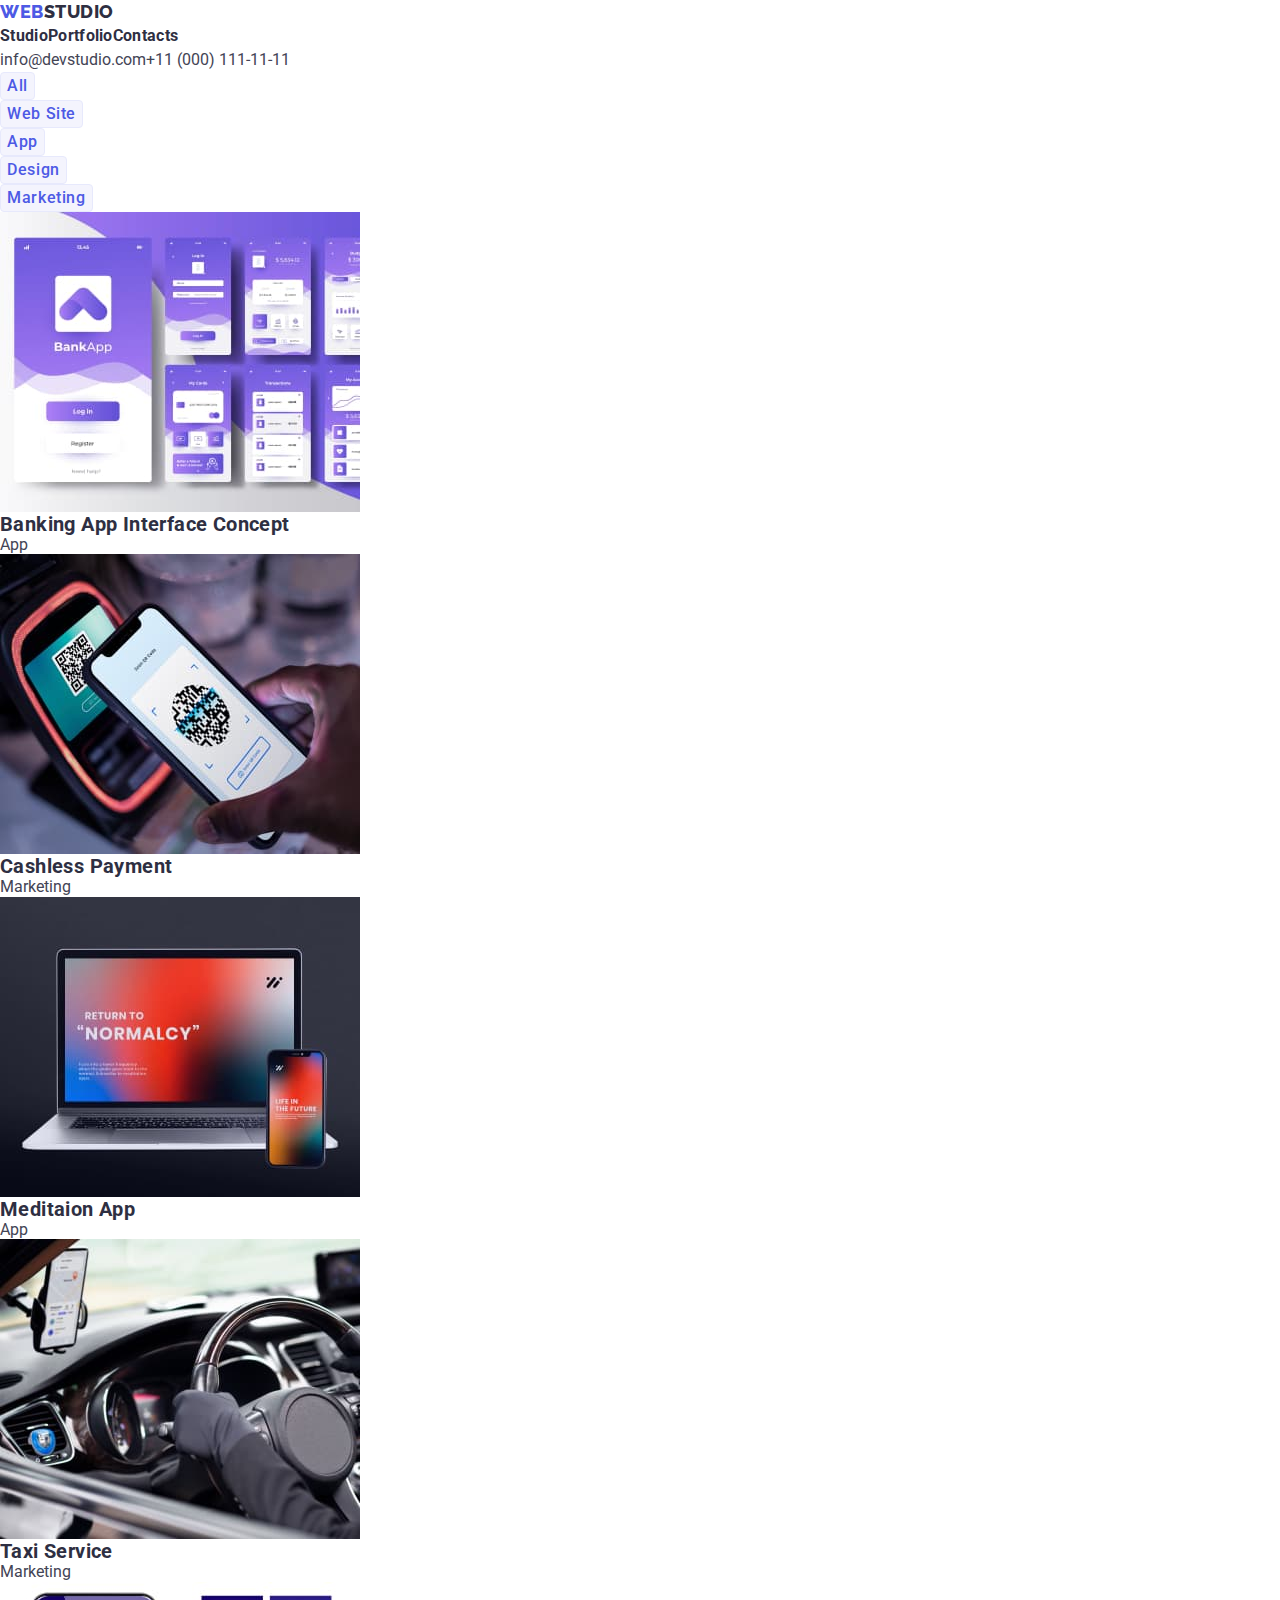
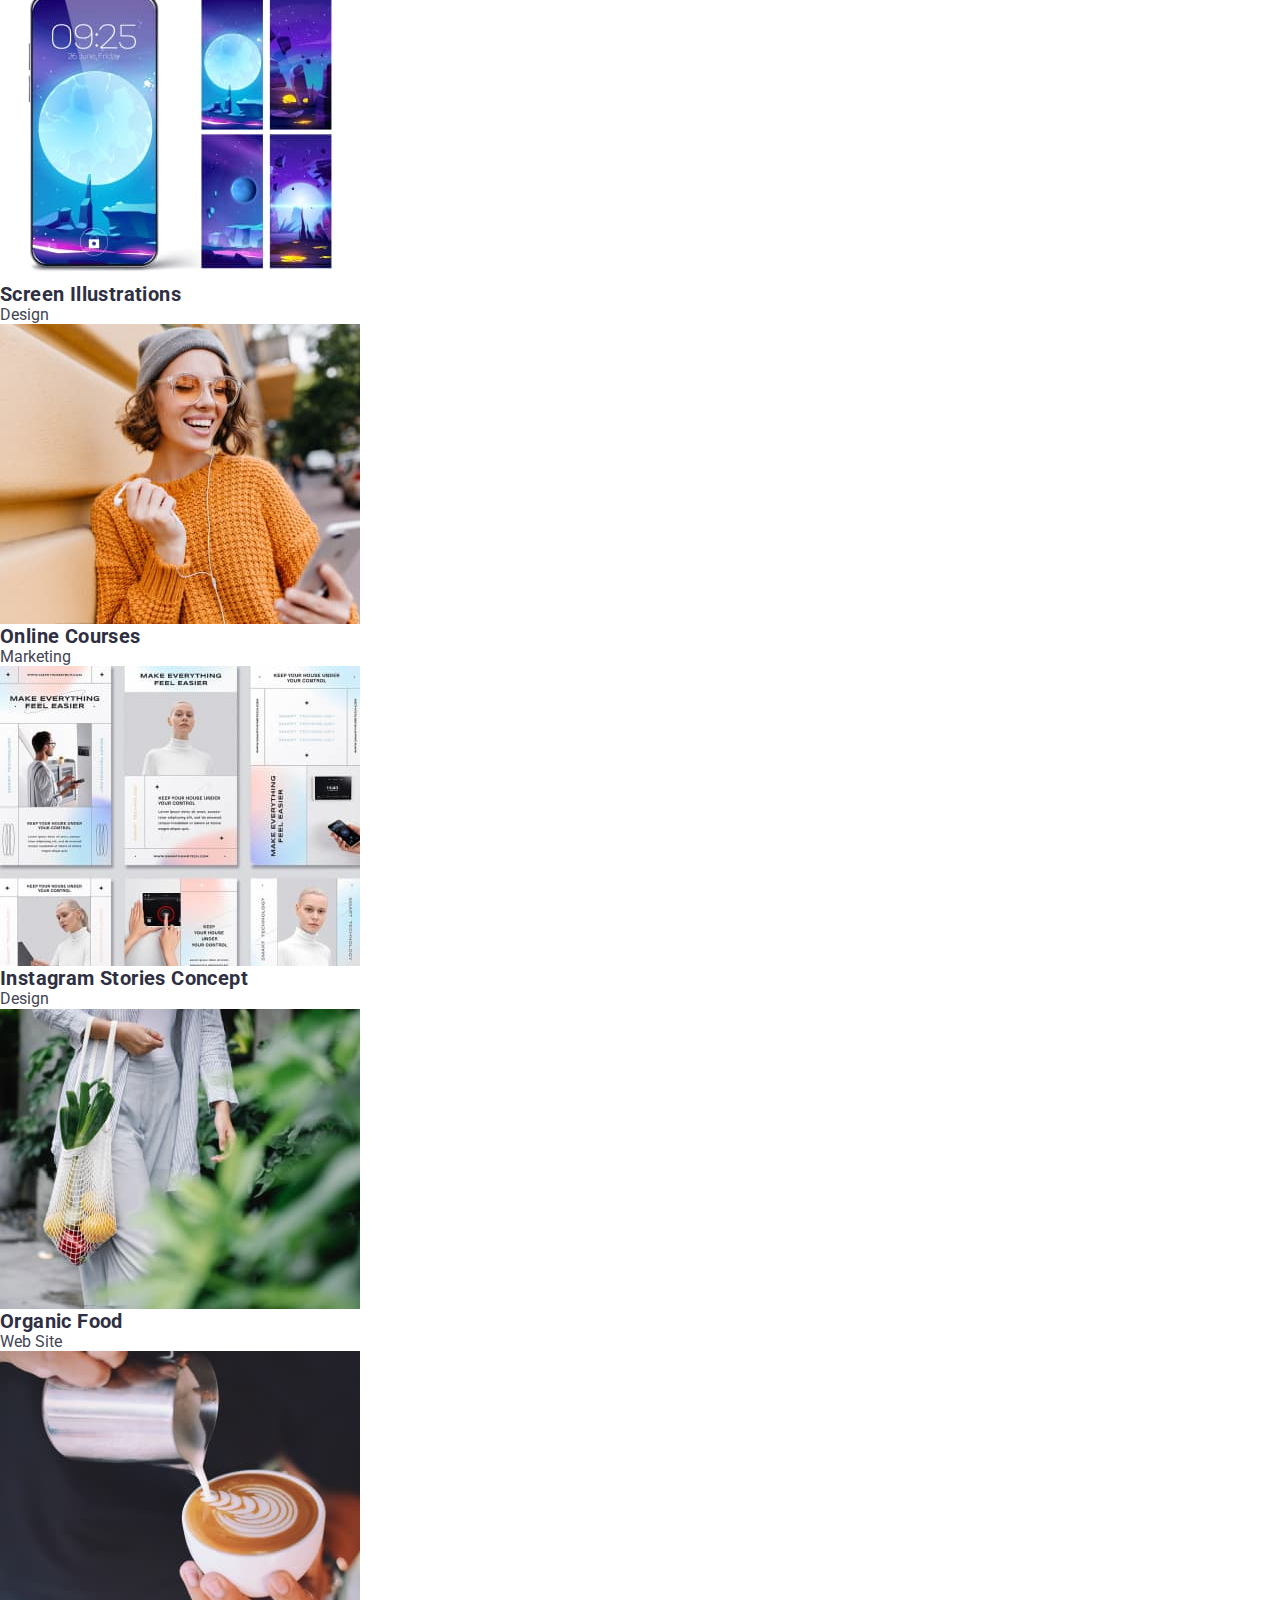
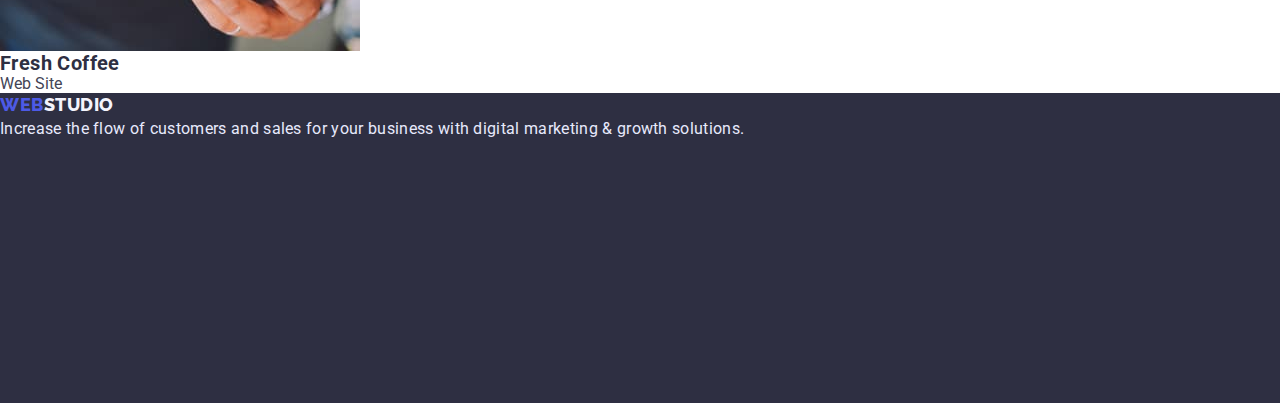
==== portfolio.html @ 9291eb53 "робота кипить" ====
<!DOCTYPE html>
<html lang="en">
  <head>
    <meta charset="UTF-8" />
    <meta http-equiv="X-UA-Compatible" content="IE=edge" />
    <meta name="viewport" content="width=device-width, initial-scale=1.0" />
    <title>Portfolio</title>
    <!-- шрифт Raleway – 800 і шрифт Roboto – 400, 500, 700 і 900. -->
    <link rel="preconnect" href="https://fonts.googleapis.com" />
    <link rel="preconnect" href="https://fonts.gstatic.com" crossorigin />
    <link
      href="https://fonts.googleapis.com/css2?family=Raleway:wght@800&family=Roboto:wght@400;500;700;900&display=swap"
      rel="stylesheet"
    />
    
    <link rel="stylesheet" href="https://cdn.jsdelivr.net/npm/modern-normalize@1.1.0/modern-normalize.min.css">

    <link rel="stylesheet" href="./css/styles.css" />
  </head>
  <body>
    <header class="top-page">
      <!--шапка сторінки-->
      <nav>
        <a class="logo-studio decor" href="">
          <span class="logo-web">Web</span>Studio</a
        >
        <ul class="nav-menu">
          <li>
            <a class="menu-list decor text-style" href="./index.html">
              Studio</a
            >
          </li>
          <li>
            <a class="menu-list decor text-style" href="./portfolio.html"
              >Portfolio</a
            >
          </li>
          <li>
            <a class="menu-list decor text-style" href="">Contacts</a>
          </li>
        </ul>
      </nav>
      <ul class="text-top list">
        <li>
          <a href="mailto:info@devstudio.com" class="decor text-top-efects"
            >info@devstudio.com</a
          >
        </li>
        <li>
          <a href="tel:+11(000)111-11-11" class="decor text-top-efects"
            >+11 (000) 111-11-11</a
          >
        </li>
      </ul>
    </header>
    <main>
      <!-- секція посилань -->
      <section>
        <!-- прихований заголовок -->
        <h1 class="visually-hidden">Portfolio</h1>
        <ul class="list">
          <li><button type="button" class="filter-button">All</button></li>
          <li>
            <button type="button" class="filter-button">Web Site</button>
          </li>
          <li><button type="button" class="filter-button">App</button></li>
          <li>
            <button type="button" class="filter-button">Design</button>
          </li>
          <li>
            <button type="button" class="filter-button">Marketing</button>
          </li>
        </ul>
        <!-- список зображень -->
        <ul class="list">
          <li>
            <a href="#" class="decor">
              <img
                src="./images/img1p.jpg"
                alt="bank app"
                width="360"
                height="300"
              />
              <h2 class="text-image">Banking App Interface Concept</h2>
              <p class="subtext-image">App</p>
            </a>
          </li>
          <li>
            <a href="#" class="decor">
              <img
                src="./images/img2p.jpg"
                alt="blue box"
                width="360"
                height="300"
              />
              <h2 class="text-image">Cashless Payment</h2>
              <p class="subtext-image">Marketing</p>
            </a>
          </li>
          <li>
            <a href="#" class="decor">
              <img
                src="./images/img3p.jpg"
                alt="makbook and celphone"
                width="360"
                height="300"
              />
              <h2 class="text-image">Meditaion App</h2>
              <p class="subtext-image">App</p>
            </a>
          </li>
          <li>
            <a href="#" class="decor">
              <img
                src="./images/img4p.jpg"
                alt="navigator in the car"
                width="360"
                height="300"
              />
              <h2 class="text-image">Taxi Service</h2>
              <p class="subtext-image">Marketing</p>
            </a>
          </li>
          <li>
            <a href="#" class="decor">
              <img
                src="./images/img5p.jpg"
                alt="display of celphone"
                width="360"
                height="300"
              />
              <h2 class="text-image">Screen Illustrations</h2>
              <p class="subtext-image">Design</p>
            </a>
          </li>
          <li>
            <a href="#" class="decor">
              <img
                src="./images/img6p.jpg"
                alt="girl and celphone"
                width="360"
                height="300"
              />
              <h2 class="text-image">Online Courses</h2>
              <p class="subtext-image">Marketing</p>
            </a>
          </li>
          <li>
            <a href="#" class="decor">
              <img
                src="./images/img7p.jpg"
                alt="profile"
                width="360"
                height="300"
              />
              <h2 class="text-image">Instagram Stories Concept</h2>
              <p class="subtext-image">Design</p>
            </a>
          </li>
          <li>
            <a href="#" class="decor">
              <img
                src="./images/img8p.jpg"
                alt="bag in food"
                width="360"
                height="300"
              />
              <h2 class="text-image">Organic Food</h2>
              <p class="subtext-image">Web Site</p>
            </a>
          </li>
          <li>
            <a href="#" class="decor">
              <img
                src="./images/img9p.jpg"
                alt="cup of coffee"
                width="360"
                height="300"
              />
              <h2 class="text-image">Fresh Coffee</h2>
              <p class="subtext-image">Web Site</p>
            </a>
          </li>
        </ul>
      </section>
    </main>
    <footer class="color-back-space">
      <a class="logo-studio decor second-logo-color" href="">
        <span class="logo-web">Web</span>Studio</a
      >
      <p class="main-footer-text">
        Increase the flow of customers and sales for your business with digital
        marketing & growth solutions.
      </p>
    </footer>
  </body>
</html>
---- css/styles.css ----
/* ==============Baze================= */

body {
  margin: 0;
  font-family: Roboto, sans-serif;
  color: #2e2f42;
  font-size: 16px;
}
html {
  box-sizing: border-box;
}
*,
*::before,
*::after {
  box-sizing: inherit;
}

.visually-hidden {
  position: absolute;
  white-space: nowrap;
  width: 1px;
  height: 1px;
  overflow: hidden;
  border: 0;
  padding: 0;
  clip: rect(0 0 0 0);
  clip-path: inset(50%);
  margin: -1px;
}

.list {
  list-style: none;
}

.decor {
  text-decoration: none;
}

h1,
h2,
h3,
h4,
p {
  margin-top: 0;
  margin-bottom: 0;
}

ul {
  margin-top: 0;
  margin-bottom: 0;
  padding-left: 0;
}

img {
  display: block;
}

.container {
  width: 1158px;
  margin-left: auto;
  margin-right: auto;
  padding-left: 15px;
  padding-right: 15px;
  /* background-color: aqua; */
}
/* ==============/Baze================= */

/* ============== Components============*/
:root {
  --main-color-text: #434455;
  --primary-brand: #4d5ae5;
  --universal-color: #2e2f42;
  --subakcent-color: #f4f4fd;
  --color-secondary: #ffffff;
  --color-fon: #f4f4fd;
  --color-decor: #e7e9fc;
}

/* ============== /Components============*/

/* --------логотип і навігація--------- */

.logo-web {
  font-family: Raleway, sans-serif;
  font-size: 18px;
  line-height: 1.33;
  text-transform: uppercase;
  font-weight: 800;
  color: var(--primary-brand);
}
.logo-studio {
  margin-right: 77px;

  font-family: Raleway, sans-serif;
  font-size: 18px;
  line-height: 1.33;
  letter-spacing: 0.03em;
  text-transform: uppercase;
  font-weight: 800;
  color: var(--universal-color);
}

/* .top-page {
  padding-top: 24px;
  padding-bottom: 24px;
} */

.nav-menu {
  display: flex;
  align-items: center;
  list-style: none;
  text-decoration: none;
}
.cont-div {
  display: flex;
  align-items: center;
  justify-content: space-between;

  min-height: 72px;
}
.cont-nav {
  display: flex;
}

.menu-item:not(:last-child) {
  margin-right: 40px;
}
/* .nav-menu .menu-list:not(:last-child) {
margin-left: 30px;
} */

.text-style {
  font-weight: 700;
  line-height: 1.5;
  letter-spacing: 0.02em;
  color: inherit;
}
.menu-list:hover,
.menu-list:focus {
  color: var(--main-color-text);
}
.menu-list:active {
  color: var(--primary-brand);
}

.text-top {
  display: flex;
  font-size: 16px;
  line-height: 1.5;
  color: var(--main-color-text);
}
.text-top-efects,
.text-top-efects {
  color: var(--main-color-text);
}
.text-top-efects:hover,
.text-top-efects:focus {
  color: var(--primary-brand);
}
.top-link-margin {
  margin-left: 40px;
}

/* --------/логотип і навігація--------- */

/* ------оформлення секції герой ----------*/
.hero-style {
  background-color: var(--universal-color);
  text-align: center;
}
.hero-case {
  min-height: 603px;
}
.hero-title {
  margin: 0 auto;
  padding-top: 192px;
  font-weight: 700;
  font-size: 56px;
  width: 496px;
  line-height: 1.07;
  /* text-align: center; */
  color: var(--color-secondary);
}
.main-button {
  display: flex;
  justify-content: center;
  margin-top: 48px;
}

.buttons-style {
  min-width: 170px;
  padding-top: 16px;
  padding-right: 10px;
  padding-bottom: 16px;
  padding-left: 10px;
  background: var(--primary-brand);
  box-shadow: 0px 4px 4px rgba(0, 0, 0, 0.15);
  border-radius: 4px;

  font-family: inherit;
  font-weight: 700;
  font-size: 16px;
  line-height: 1.19;
  align-items: center;
  letter-spacing: 0.04em;
  color: var(--color-secondary);
  cursor: pointer;
}
.buttons-style:hover,
.buttons-style:focus {
  background: var(--primary-brand);
  box-shadow: 0px 1px 6px rgba(46, 47, 66, 0.08),
    0px 1px 1px rgba(46, 47, 66, 0.16), 0px 2px 1px rgba(46, 47, 66, 0.08);
}
.buttons-style:active {
  background: #404bbf;
  box-shadow: 0px 4px 4px rgba(0, 0, 0, 0.15);

  /* ------/оформлення секції герой ----------*/
}
/*  -------секція друга - основні переваги-------------*/

.elements-place {
  display: flex;
  justify-content: space-between;
}

.place-of-space:not(:last-child) {
  margin-right: 24px;
}
.subhead {
  margin-bottom: 8px;
  font-weight: 700;
  font-size: 20px;
  line-height: 1.2;
  letter-spacing: 0.02em;
}
.main-content {
  letter-spacing: 0.02em;
  font-size: 16px;
  line-height: 1.5;
  color: var(--main-color-text);
}

/*  --------/секція друга - основні переваги-------------*/

/* для картинок задавати display: block, max-width: 100%, height: auto */
/* ----------cекція третя - що ми робимо-------------- */
.box-space {
  padding-bottom: 120px;
  padding-top: 120px;
}
.subtitle {
  font-weight: 700;
  font-size: 36px;
  line-height: 1.11;
  text-align: center;
  letter-spacing: 0.02em;
  text-transform: capitalize;
  margin-bottom: 72px;
}
.work-list {
  display: flex;
  justify-content: space-between;
}
.work-list-item {
  flex-basis: calc((100% - 48px) / 3);
}
/* --------/cекція третя - що ми робимо-------------- */

/*--------секція четверта - наша команда-----------*/
.space {
  padding-bottom: 120px;
}
.sub-subtitle {
  font-weight: 700;
  font-size: 20px;
  line-height: 1.2;
  letter-spacing: 0.02em;
}

.back-ceil {
  background-color: var(--color-fon);
}

.data-team {
  display: flex;
  gap: 24px;
}
.back-pictures-phone {
  flex-basis: calc((100% - 72px) / 4);
  background-color: var(--color-secondary);
}

.text-describ {
  font-size: 16px;
  line-height: 1.5;
  letter-spacing: 0.02em;
  color: var(--main-color-text);
}

/*--------/секція четверта - наша команда-----------*/

/* -----------футер-------------- */

.color-back-space {
  background-color: var(--universal-color);
  min-height: 310px;
}


.second-logo-color {
  color: var(--color-fon);
}
.main-footer-text {
  font-size: 16px;
  line-height: 1.5;
  letter-spacing: 0.02em;
  color: #e7e9fc;
  min-width: 64px;

}
/* -----------/футер-------------- */

/* ==================Portfolio======================= */

/* -----------оформлення кнопок----------- */

.filter-button {
  background-color: var(--color-fon);

  font-family: inherit;
  font-weight: 500;
  font-size: 16px;
  line-height: 1.5;
  letter-spacing: 0.04em;
  color: var(--primary-brand);

  border: 1px solid #e7e9fc;
  border-radius: 4px;
  cursor: pointer;
}

.filter-button:hover,
.filter-button:focus {
  background-color: var(--primary-brand);
  color: var(--color-secondary);
}
/* -----------/оформлення кнопок----------- */

/* ----------оформлення тексту до карток-------------*/
.text-image {
  font-weight: 700;
  font-size: 20px;
  line-height: 1.2;
  letter-spacing: 0.02em;
  color: var(--universal-color);
}

.subtext-image {
  color: var(--main-color-text);
}

/* ----------/оформлення тексту до карток-------------*/

/* ==================/Portfolio======================= */
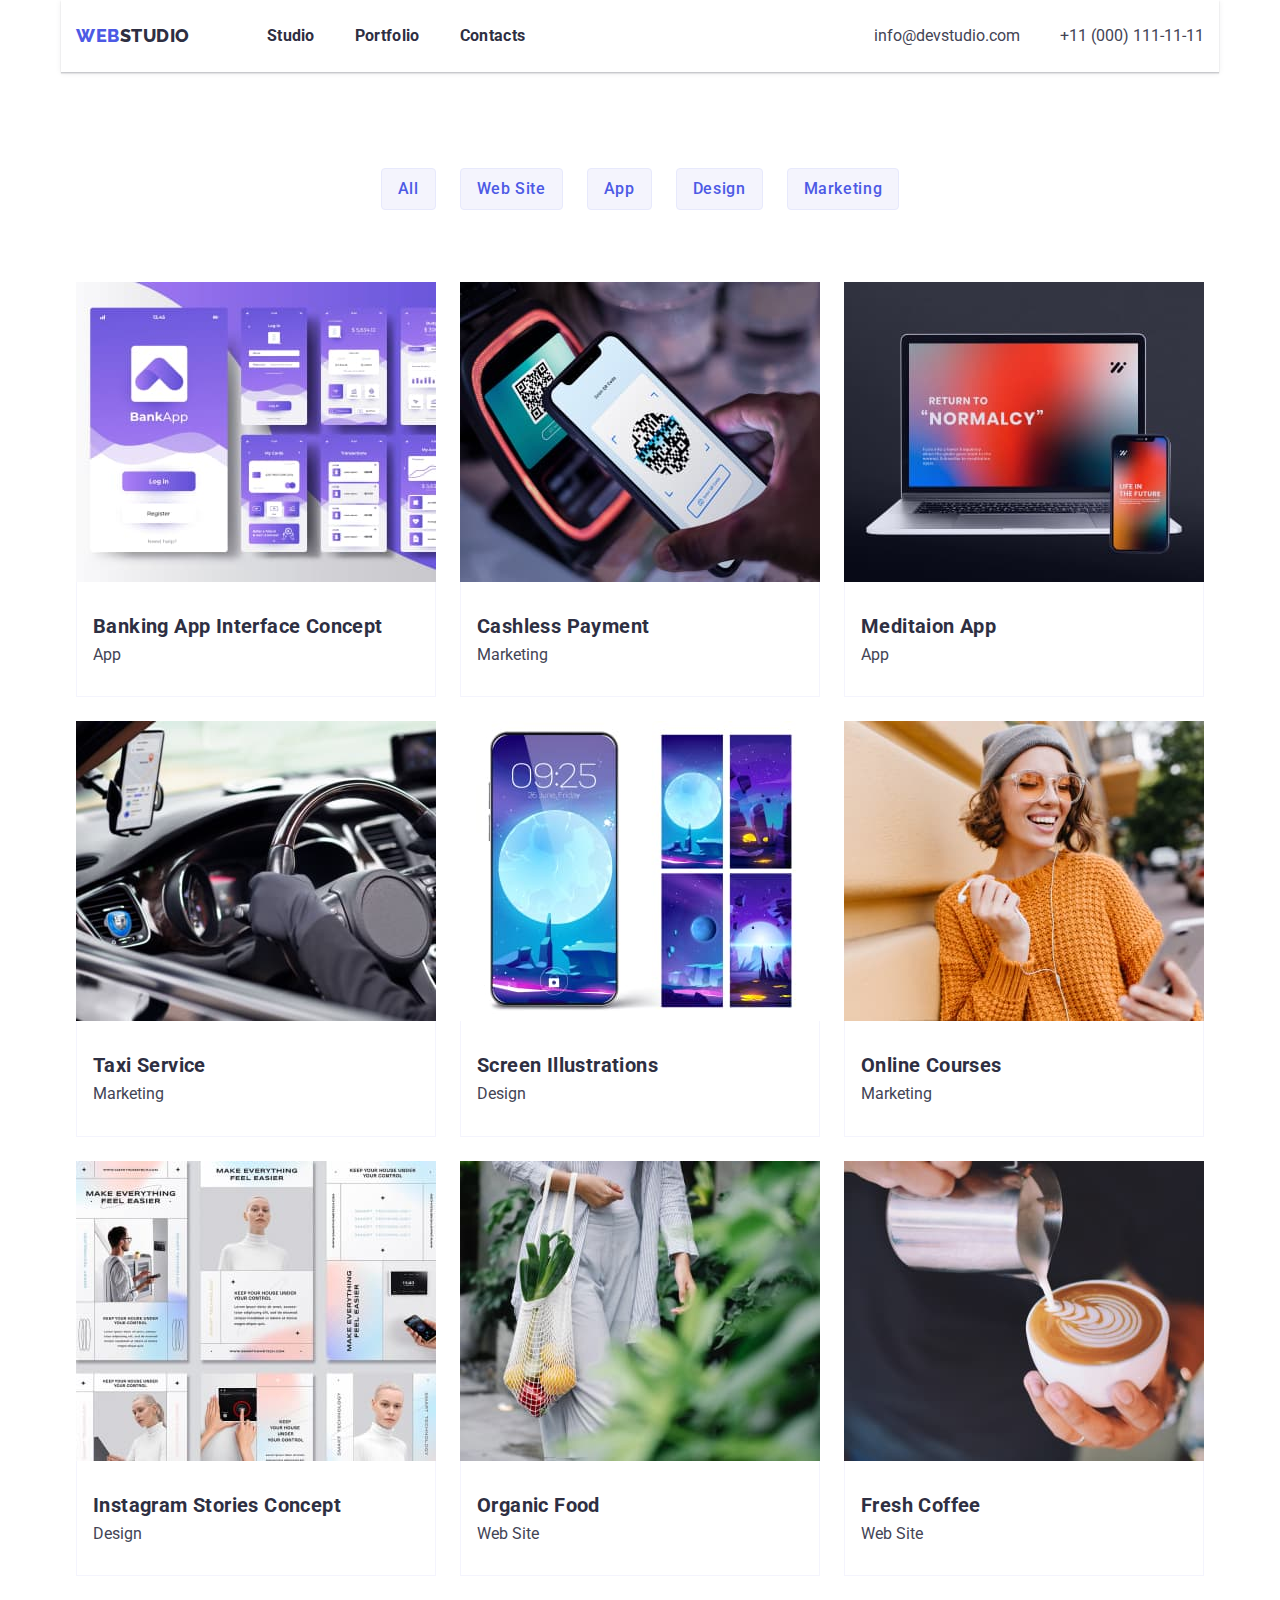
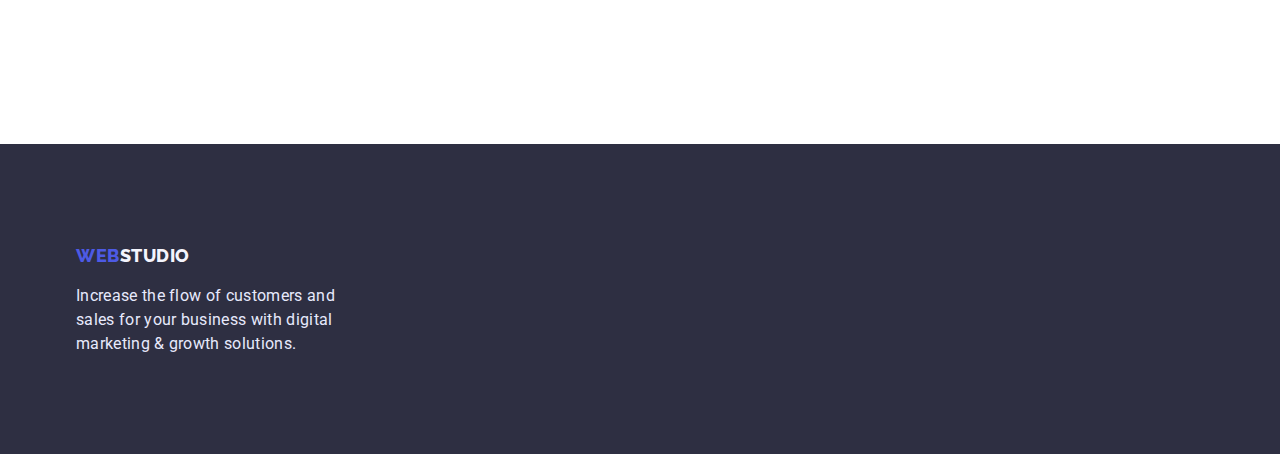
==== commit e5f5b6c9: "готова домашня робота" ====
--- a/portfolio.html
+++ b/portfolio.html
@@ -12,186 +12,217 @@
       href="https://fonts.googleapis.com/css2?family=Raleway:wght@800&family=Roboto:wght@400;500;700;900&display=swap"
       rel="stylesheet"
     />
-    
-    <link rel="stylesheet" href="https://cdn.jsdelivr.net/npm/modern-normalize@1.1.0/modern-normalize.min.css">
+
+    <link
+      rel="stylesheet"
+      href="https://cdn.jsdelivr.net/npm/modern-normalize@1.1.0/modern-normalize.min.css"
+    />
 
     <link rel="stylesheet" href="./css/styles.css" />
   </head>
   <body>
     <header class="top-page">
       <!--шапка сторінки-->
-      <nav>
-        <a class="logo-studio decor" href="">
-          <span class="logo-web">Web</span>Studio</a
-        >
-        <ul class="nav-menu">
+      <div class="container cont-div">
+        <nav class="cont-nav">
+          <a class="logo-studio decor" href="">
+            <span class="logo-web">Web</span>Studio</a
+          >
+          <ul class="nav-menu">
+            <li class="menu-item">
+              <a class="menu-list decor text-style" href="./index.html">
+                Studio</a
+              >
+            </li>
+            <li class="menu-item">
+              <a class="menu-list decor text-style" href="#">Portfolio</a>
+            </li>
+            <li class="menu-item">
+              <a class="menu-list decor text-style" href="#">Contacts</a>
+            </li>
+          </ul>
+        </nav>
+        <ul class="text-top list">
           <li>
-            <a class="menu-list decor text-style" href="./index.html">
-              Studio</a
+            <a href="mailto:info@devstudio.com" class="decor text-top-efects"
+              >info@devstudio.com</a
             >
           </li>
           <li>
-            <a class="menu-list decor text-style" href="./portfolio.html"
-              >Portfolio</a
+            <a
+              href="tel:+11(000)111-11-11"
+              class="decor text-top-efects top-link-margin"
+              >+11 (000) 111-11-11</a
             >
           </li>
-          <li>
-            <a class="menu-list decor text-style" href="">Contacts</a>
-          </li>
         </ul>
-      </nav>
-      <ul class="text-top list">
-        <li>
-          <a href="mailto:info@devstudio.com" class="decor text-top-efects"
-            >info@devstudio.com</a
-          >
-        </li>
-        <li>
-          <a href="tel:+11(000)111-11-11" class="decor text-top-efects"
-            >+11 (000) 111-11-11</a
-          >
-        </li>
-      </ul>
+      </div>
     </header>
     <main>
       <!-- секція посилань -->
-      <section>
-        <!-- прихований заголовок -->
-        <h1 class="visually-hidden">Portfolio</h1>
-        <ul class="list">
-          <li><button type="button" class="filter-button">All</button></li>
-          <li>
-            <button type="button" class="filter-button">Web Site</button>
-          </li>
-          <li><button type="button" class="filter-button">App</button></li>
-          <li>
-            <button type="button" class="filter-button">Design</button>
-          </li>
-          <li>
-            <button type="button" class="filter-button">Marketing</button>
-          </li>
-        </ul>
-        <!-- список зображень -->
-        <ul class="list">
-          <li>
-            <a href="#" class="decor">
-              <img
-                src="./images/img1p.jpg"
-                alt="bank app"
-                width="360"
-                height="300"
-              />
-              <h2 class="text-image">Banking App Interface Concept</h2>
-              <p class="subtext-image">App</p>
-            </a>
-          </li>
-          <li>
-            <a href="#" class="decor">
-              <img
-                src="./images/img2p.jpg"
-                alt="blue box"
-                width="360"
-                height="300"
-              />
-              <h2 class="text-image">Cashless Payment</h2>
-              <p class="subtext-image">Marketing</p>
-            </a>
-          </li>
-          <li>
-            <a href="#" class="decor">
-              <img
-                src="./images/img3p.jpg"
-                alt="makbook and celphone"
-                width="360"
-                height="300"
-              />
-              <h2 class="text-image">Meditaion App</h2>
-              <p class="subtext-image">App</p>
-            </a>
-          </li>
-          <li>
-            <a href="#" class="decor">
-              <img
-                src="./images/img4p.jpg"
-                alt="navigator in the car"
-                width="360"
-                height="300"
-              />
-              <h2 class="text-image">Taxi Service</h2>
-              <p class="subtext-image">Marketing</p>
-            </a>
-          </li>
-          <li>
-            <a href="#" class="decor">
-              <img
-                src="./images/img5p.jpg"
-                alt="display of celphone"
-                width="360"
-                height="300"
-              />
-              <h2 class="text-image">Screen Illustrations</h2>
-              <p class="subtext-image">Design</p>
-            </a>
-          </li>
-          <li>
-            <a href="#" class="decor">
-              <img
-                src="./images/img6p.jpg"
-                alt="girl and celphone"
-                width="360"
-                height="300"
-              />
-              <h2 class="text-image">Online Courses</h2>
-              <p class="subtext-image">Marketing</p>
-            </a>
-          </li>
-          <li>
-            <a href="#" class="decor">
-              <img
-                src="./images/img7p.jpg"
-                alt="profile"
-                width="360"
-                height="300"
-              />
-              <h2 class="text-image">Instagram Stories Concept</h2>
-              <p class="subtext-image">Design</p>
-            </a>
-          </li>
-          <li>
-            <a href="#" class="decor">
-              <img
-                src="./images/img8p.jpg"
-                alt="bag in food"
-                width="360"
-                height="300"
-              />
-              <h2 class="text-image">Organic Food</h2>
-              <p class="subtext-image">Web Site</p>
-            </a>
-          </li>
-          <li>
-            <a href="#" class="decor">
-              <img
-                src="./images/img9p.jpg"
-                alt="cup of coffee"
-                width="360"
-                height="300"
-              />
-              <h2 class="text-image">Fresh Coffee</h2>
-              <p class="subtext-image">Web Site</p>
-            </a>
-          </li>
-        </ul>
+      <section class="main-box">
+        <div class="container">
+          <!-- прихований заголовок -->
+          <h1 class="visually-hidden">Portfolio</h1>
+          <ul class="list portfolio-menu">
+            <li class="menu-items">
+              <button type="button" class="filter-button">All</button>
+            </li>
+            <li class="menu-items">
+              <button type="button" class="filter-button">Web Site</button>
+            </li>
+            <li class="menu-items">
+              <button type="button" class="filter-button">App</button>
+            </li>
+            <li class="menu-items">
+              <button type="button" class="filter-button">Design</button>
+            </li>
+            <li class="menu-items">
+              <button type="button" class="filter-button">Marketing</button>
+            </li>
+          </ul>
+          <!-- список зображень -->
+          <ul class="list main-list">
+            <li>
+              <a href="#" class="decor list-link">
+                <img
+                  src="./images/img1p.jpg"
+                  alt="bank app"
+                  width="360"
+                  height="300"
+                />
+                <div class="card-text">
+                  <h2 class="text-image">Banking App Interface Concept</h2>
+                  <p class="subtext-image">App</p>
+                </div>
+              </a>
+            </li>
+            <li>
+              <a href="#" class="decor list-link">
+                <img
+                  src="./images/img2p.jpg"
+                  alt="blue box"
+                  width="360"
+                  height="300"
+                />
+                <div class="card-text">
+                  <h2 class="text-image">Cashless Payment</h2>
+                  <p class="subtext-image">Marketing</p>
+                </div>
+              </a>
+            </li>
+            <li>
+              <a href="#" class="decor list-link">
+                <img
+                  src="./images/img3p.jpg"
+                  alt="makbook and celphone"
+                  width="360"
+                  height="300"
+                />
+                <div class="card-text">
+                  <h2 class="text-image">Meditaion App</h2>
+                  <p class="subtext-image">App</p>
+                </div>
+              </a>
+            </li>
+            <li>
+              <a href="#" class="decor list-link">
+                <img
+                  src="./images/img4p.jpg"
+                  alt="navigator in the car"
+                  width="360"
+                  height="300"
+                />
+                <div class="card-text">
+                  <h2 class="text-image">Taxi Service</h2>
+                  <p class="subtext-image">Marketing</p>
+                </div>
+              </a>
+            </li>
+            <li>
+              <a href="#" class="decor list-link">
+                <img
+                  src="./images/img5p.jpg"
+                  alt="display of celphone"
+                  width="360"
+                  height="300"
+                />
+                <div class="card-text">
+                  <h2 class="text-image">Screen Illustrations</h2>
+                  <p class="subtext-image">Design</p>
+                </div>
+              </a>
+            </li>
+            <li>
+              <a href="#" class="decor list-link">
+                <img
+                  src="./images/img6p.jpg"
+                  alt="girl and celphone"
+                  width="360"
+                  height="300"
+                />
+                <div class="card-text">
+                  <h2 class="text-image">Online Courses</h2>
+                  <p class="subtext-image">Marketing</p>
+                </div>
+              </a>
+            </li>
+            <li>
+              <a href="#" class="decor list-link">
+                <img
+                  src="./images/img7p.jpg"
+                  alt="profile"
+                  width="360"
+                  height="300"
+                />
+                <div class="card-text">
+                  <h2 class="text-image">Instagram Stories Concept</h2>
+                  <p class="subtext-image">Design</p>
+                </div>
+              </a>
+            </li>
+            <li>
+              <a href="#" class="decor list-link">
+                <img
+                  src="./images/img8p.jpg"
+                  alt="bag in food"
+                  width="360"
+                  height="300"
+                />
+                <div class="card-text">
+                  <h2 class="text-image">Organic Food</h2>
+                  <p class="subtext-image">Web Site</p>
+                </div>
+              </a>
+            </li>
+            <li>
+              <a href="#" class="decor list-link">
+                <img
+                  src="./images/img9p.jpg"
+                  alt="cup of coffee"
+                  width="360"
+                  height="300"
+                />
+                <div class="card-text">
+                  <h2 class="text-image">Fresh Coffee</h2>
+                  <p class="subtext-image">Web Site</p>
+                </div>
+              </a>
+            </li>
+          </ul>
+        </div>
       </section>
     </main>
     <footer class="color-back-space">
-      <a class="logo-studio decor second-logo-color" href="">
-        <span class="logo-web">Web</span>Studio</a
-      >
-      <p class="main-footer-text">
-        Increase the flow of customers and sales for your business with digital
-        marketing & growth solutions.
-      </p>
+      <div class="container main-footer">
+        <a class="logo-studio decor second-logo-color" href="">
+          <span class="logo-web">Web</span>Studio</a
+        >
+        <p class="main-footer-text">
+          Increase the flow of customers and sales for your business with
+          digital marketing & growth solutions.
+        </p>
+      </div>
     </footer>
   </body>
 </html>
--- a/css/styles.css
+++ b/css/styles.css
@@ -61,7 +61,6 @@
   margin-right: auto;
   padding-left: 15px;
   padding-right: 15px;
-  /* background-color: aqua; */
 }
 /* ==============/Baze================= */
 
@@ -100,11 +99,6 @@
   color: var(--universal-color);
 }
 
-/* .top-page {
-  padding-top: 24px;
-  padding-bottom: 24px;
-} */
-
 .nav-menu {
   display: flex;
   align-items: center;
@@ -117,6 +111,8 @@
   justify-content: space-between;
 
   min-height: 72px;
+  box-shadow: 0px 2px 1px rgba(46, 47, 66, 0.08),
+    0px 1px 1px rgba(46, 47, 66, 0.16), 0px 1px 6px rgba(46, 47, 66, 0.08);
 }
 .cont-nav {
   display: flex;
@@ -125,9 +121,6 @@
 .menu-item:not(:last-child) {
   margin-right: 40px;
 }
-/* .nav-menu .menu-list:not(:last-child) {
-margin-left: 30px;
-} */
 
 .text-style {
   font-weight: 700;
@@ -178,7 +171,6 @@
   font-size: 56px;
   width: 496px;
   line-height: 1.07;
-  /* text-align: center; */
   color: var(--color-secondary);
 }
 .main-button {
@@ -227,6 +219,8 @@
 
 .place-of-space:not(:last-child) {
   margin-right: 24px;
+  flex-basis: calc((100% - 72px) / 4);
+  min-width: 264px;
 }
 .subhead {
   margin-bottom: 8px;
@@ -308,27 +302,47 @@
   min-height: 310px;
 }
 
-
 .second-logo-color {
+  margin-right: 0;
   color: var(--color-fon);
 }
+.main-footer {
+  padding-top: 100px;
+}
 .main-footer-text {
+  margin-top: 16px;
+  margin-right: 0;
   font-size: 16px;
   line-height: 1.5;
   letter-spacing: 0.02em;
   color: #e7e9fc;
-  min-width: 64px;
-
+}
+
+.main-footer-text {
+  width: 264px;
 }
 /* -----------/футер-------------- */
 
 /* ==================Portfolio======================= */
 
 /* -----------оформлення кнопок----------- */
+.main-box {
+  padding-bottom: 120px;
+}
+.portfolio-menu {
+  display: flex;
+  flex-direction: row;
+  justify-content: center;
+  margin-top: 96px;
+  margin-bottom: 72px;
+}
+.menu-items:not(:last-child) {
+  margin-right: 24px;
+}
 
 .filter-button {
   background-color: var(--color-fon);
-
+  padding: 8px 16px;
   font-family: inherit;
   font-weight: 500;
   font-size: 16px;
@@ -345,11 +359,31 @@
 .filter-button:focus {
   background-color: var(--primary-brand);
   color: var(--color-secondary);
+  border: 1px transparent;
 }
 /* -----------/оформлення кнопок----------- */
 
 /* ----------оформлення тексту до карток-------------*/
+.main-list {
+  display: flex;
+  flex-wrap: wrap;
+  gap: 24px;
+  flex-basis: calc((100%-48px) / 3);
+  margin-bottom: 48px;
+}
+
+.list-link {
+  display: block;
+}
+.card-text {
+  border-left: 0.5px solid #f4f4fd;
+  border-bottom: 0.5px solid #f4f4fd;
+  border-right: 0.5px solid #f4f4fd;
+}
 .text-image {
+  padding-top: 32px;
+  padding-left: 16px;
+
   font-weight: 700;
   font-size: 20px;
   line-height: 1.2;
@@ -358,6 +392,9 @@
 }
 
 .subtext-image {
+  margin-top: 8px;
+  padding-left: 16px;
+  padding-bottom: 32px;
   color: var(--main-color-text);
 }
 
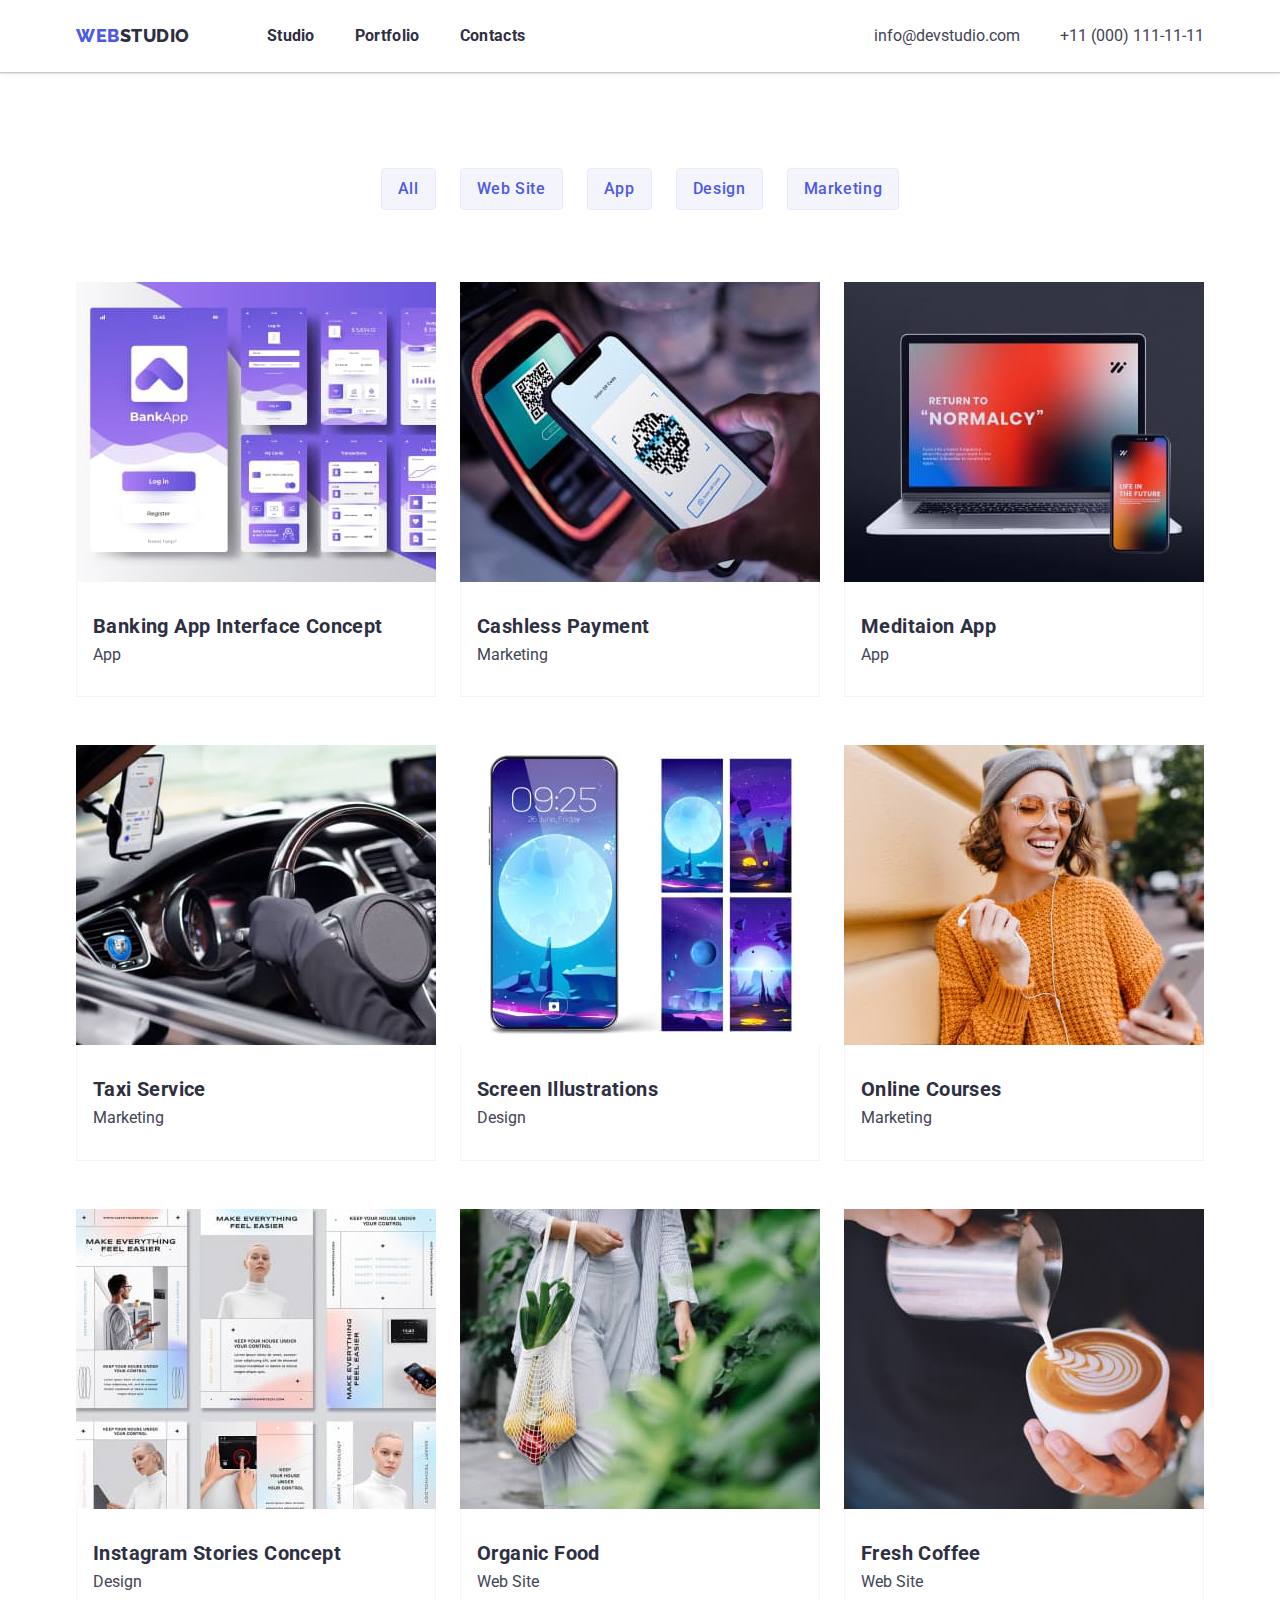
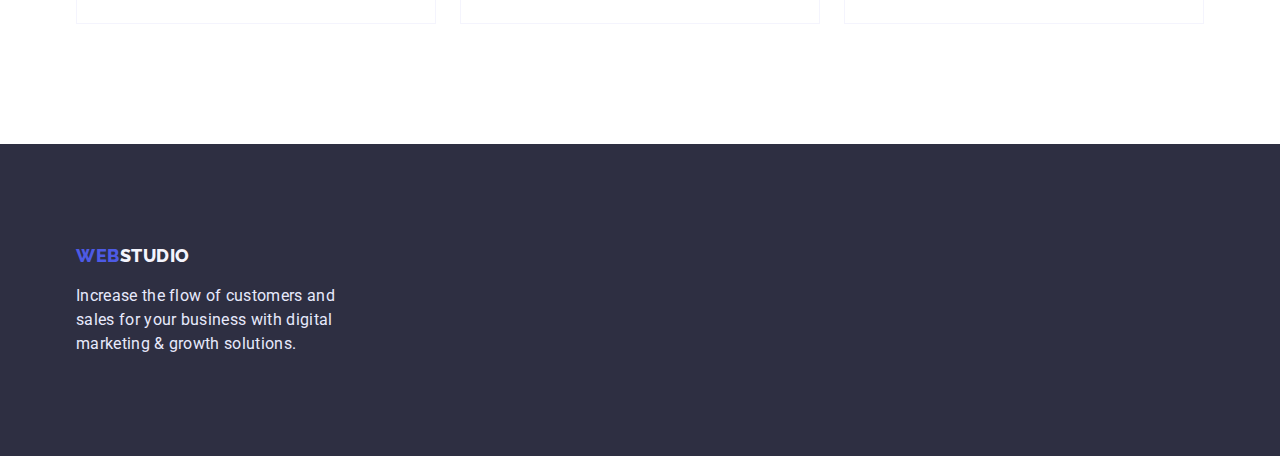
==== commit e5c75c6e: "домашня робота доопрацьована" ====
--- a/portfolio.html
+++ b/portfolio.html
@@ -83,7 +83,7 @@
           </ul>
           <!-- список зображень -->
           <ul class="list main-list">
-            <li>
+            <li class="pakcage-list-link">
               <a href="#" class="decor list-link">
                 <img
                   src="./images/img1p.jpg"
@@ -97,7 +97,7 @@
                 </div>
               </a>
             </li>
-            <li>
+            <li class="pakcage-list-link">
               <a href="#" class="decor list-link">
                 <img
                   src="./images/img2p.jpg"
@@ -111,7 +111,7 @@
                 </div>
               </a>
             </li>
-            <li>
+            <li class="pakcage-list-link">
               <a href="#" class="decor list-link">
                 <img
                   src="./images/img3p.jpg"
@@ -125,7 +125,7 @@
                 </div>
               </a>
             </li>
-            <li>
+            <li class="pakcage-list-link">
               <a href="#" class="decor list-link">
                 <img
                   src="./images/img4p.jpg"
@@ -139,7 +139,7 @@
                 </div>
               </a>
             </li>
-            <li>
+            <li class="pakcage-list-link">
               <a href="#" class="decor list-link">
                 <img
                   src="./images/img5p.jpg"
@@ -153,7 +153,7 @@
                 </div>
               </a>
             </li>
-            <li>
+            <li class="pakcage-list-link">
               <a href="#" class="decor list-link">
                 <img
                   src="./images/img6p.jpg"
@@ -167,7 +167,7 @@
                 </div>
               </a>
             </li>
-            <li>
+            <li class="pakcage-list-link">
               <a href="#" class="decor list-link">
                 <img
                   src="./images/img7p.jpg"
@@ -181,8 +181,8 @@
                 </div>
               </a>
             </li>
-            <li>
-              <a href="#" class="decor list-link">
+            <li class="pakcage-list-link">
+              <a href="#" class="decor li">
                 <img
                   src="./images/img8p.jpg"
                   alt="bag in food"
@@ -195,7 +195,7 @@
                 </div>
               </a>
             </li>
-            <li>
+            <li class="pakcage-list-link">
               <a href="#" class="decor list-link">
                 <img
                   src="./images/img9p.jpg"
--- a/css/styles.css
+++ b/css/styles.css
@@ -78,7 +78,19 @@
 /* ============== /Components============*/
 
 /* --------логотип і навігація--------- */
-
+.top-page {
+  box-shadow: 0px 2px 1px rgba(46, 47, 66, 0.08),
+    0px 1px 1px rgba(46, 47, 66, 0.16), 0px 1px 6px rgba(46, 47, 66, 0.08);
+}
+.cont-div {
+  display: flex;
+  align-items: center;
+  justify-content: space-between;
+}
+
+.cont-nav {
+  display: flex;
+}
 .logo-web {
   font-family: Raleway, sans-serif;
   font-size: 18px;
@@ -88,7 +100,8 @@
   color: var(--primary-brand);
 }
 .logo-studio {
-  margin-right: 77px;
+  margin-right: 77px; 
+  padding-top: 24px;
 
   font-family: Raleway, sans-serif;
   font-size: 18px;
@@ -105,24 +118,15 @@
   list-style: none;
   text-decoration: none;
 }
-.cont-div {
-  display: flex;
-  align-items: center;
-  justify-content: space-between;
-
-  min-height: 72px;
-  box-shadow: 0px 2px 1px rgba(46, 47, 66, 0.08),
-    0px 1px 1px rgba(46, 47, 66, 0.16), 0px 1px 6px rgba(46, 47, 66, 0.08);
-}
-.cont-nav {
-  display: flex;
-}
 
 .menu-item:not(:last-child) {
   margin-right: 40px;
 }
 
 .text-style {
+  display: block;
+  padding-top: 24px;
+  padding-bottom: 24px;
   font-weight: 700;
   line-height: 1.5;
   letter-spacing: 0.02em;
@@ -142,6 +146,7 @@
   line-height: 1.5;
   color: var(--main-color-text);
 }
+
 .text-top-efects,
 .text-top-efects {
   color: var(--main-color-text);
@@ -158,15 +163,15 @@
 
 /* ------оформлення секції герой ----------*/
 .hero-style {
+  padding-top: 192px;
+  padding-bottom: 192px;
   background-color: var(--universal-color);
   text-align: center;
 }
 .hero-case {
-  min-height: 603px;
 }
 .hero-title {
   margin: 0 auto;
-  padding-top: 192px;
   font-weight: 700;
   font-size: 56px;
   width: 496px;
@@ -187,6 +192,7 @@
   padding-left: 10px;
   background: var(--primary-brand);
   box-shadow: 0px 4px 4px rgba(0, 0, 0, 0.15);
+  border: 1px transparent;
   border-radius: 4px;
 
   font-family: inherit;
@@ -255,7 +261,7 @@
 }
 .work-list {
   display: flex;
-  justify-content: space-between;
+  gap: 24px;
 }
 .work-list-item {
   flex-basis: calc((100% - 48px) / 3);
@@ -266,6 +272,11 @@
 .space {
   padding-bottom: 120px;
 }
+.image-descriptions {
+  padding-top: 32px;
+  padding-bottom: 32px;
+  text-align: center;
+}
 .sub-subtitle {
   font-weight: 700;
   font-size: 20px;
@@ -287,6 +298,7 @@
 }
 
 .text-describ {
+  margin-top: 8px;
   font-size: 16px;
   line-height: 1.5;
   letter-spacing: 0.02em;
@@ -298,8 +310,9 @@
 /* -----------футер-------------- */
 
 .color-back-space {
+  padding-top: 100px;
+  padding-bottom: 100px;
   background-color: var(--universal-color);
-  min-height: 310px;
 }
 
 .second-logo-color {
@@ -307,7 +320,6 @@
   color: var(--color-fon);
 }
 .main-footer {
-  padding-top: 100px;
 }
 .main-footer-text {
   margin-top: 16px;
@@ -327,13 +339,14 @@
 
 /* -----------оформлення кнопок----------- */
 .main-box {
+  padding-top: 96px;
   padding-bottom: 120px;
 }
+
 .portfolio-menu {
   display: flex;
   flex-direction: row;
   justify-content: center;
-  margin-top: 96px;
   margin-bottom: 72px;
 }
 .menu-items:not(:last-child) {
@@ -367,23 +380,19 @@
 .main-list {
   display: flex;
   flex-wrap: wrap;
-  gap: 24px;
-  flex-basis: calc((100%-48px) / 3);
-  margin-bottom: 48px;
-}
-
-.list-link {
-  display: block;
-}
+  row-gap: 48px;
+  column-gap: 24px;
+}
+
 .card-text {
+  padding-top: 32px;
+  padding-bottom: 32px;
+  padding-left: 16px;
   border-left: 0.5px solid #f4f4fd;
   border-bottom: 0.5px solid #f4f4fd;
   border-right: 0.5px solid #f4f4fd;
 }
 .text-image {
-  padding-top: 32px;
-  padding-left: 16px;
-
   font-weight: 700;
   font-size: 20px;
   line-height: 1.2;
@@ -393,8 +402,6 @@
 
 .subtext-image {
   margin-top: 8px;
-  padding-left: 16px;
-  padding-bottom: 32px;
   color: var(--main-color-text);
 }
 
